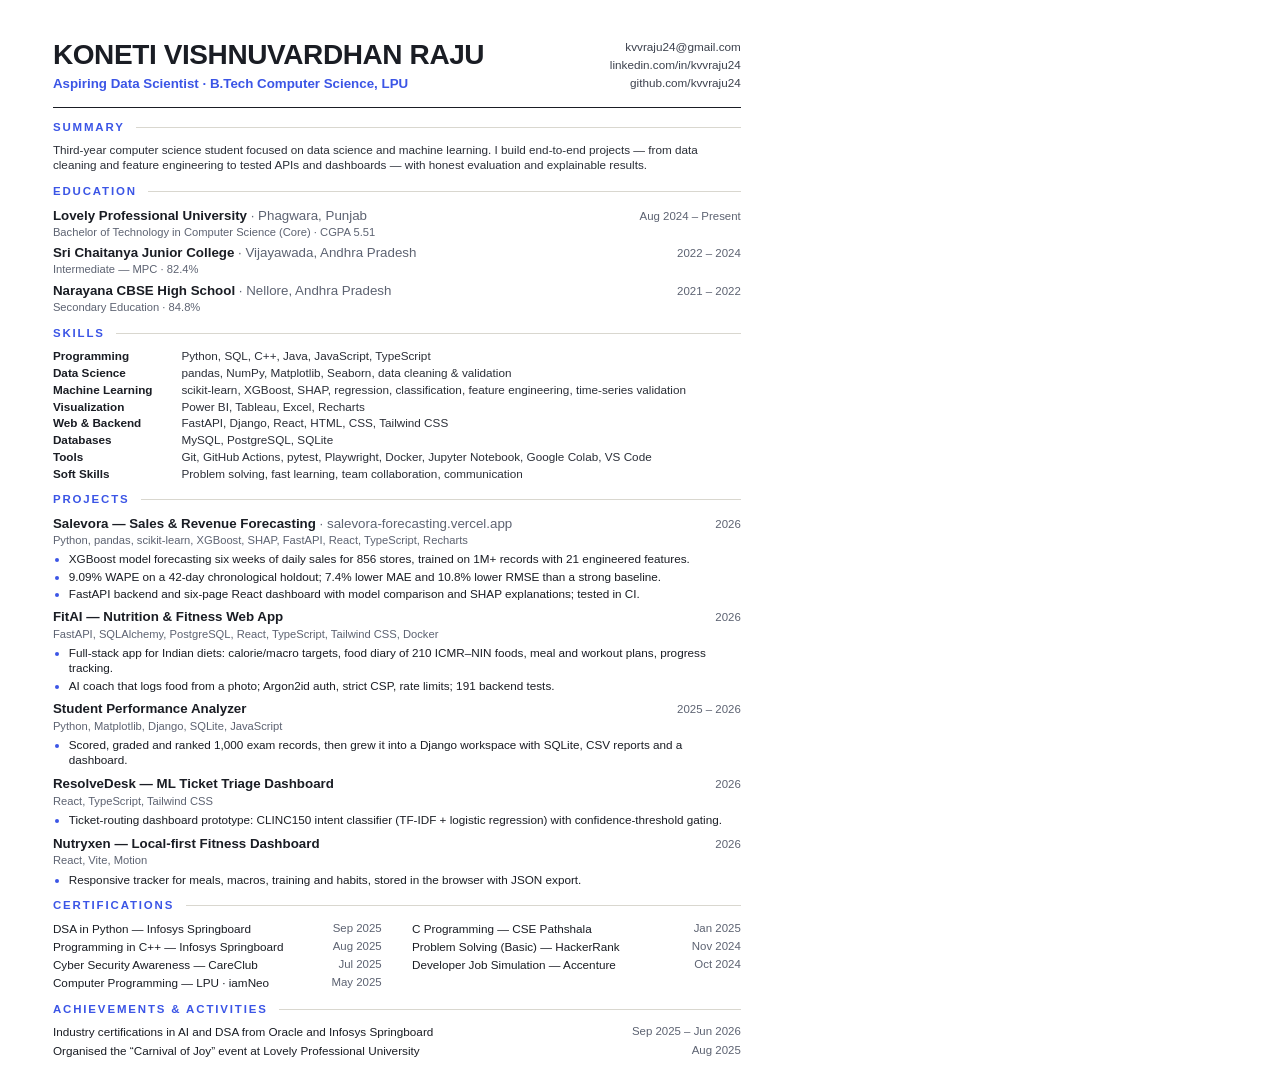
==== cv/cv.html @ e190bb64 "Redesign portfolio theme, add new projects and refresh CV - New light/dark theme (Geist + Instrument" ====
<!doctype html>
<html lang="en">
<head>
<meta charset="UTF-8">
<title>Koneti Vishnuvardhan Raju — CV</title>
<!-- Source for ../vishnu-raju-cv.pdf. Rebuild with: node cv/build-cv.js -->
<style>
  @page { size: A4; margin: 0; }
  * { box-sizing: border-box; }
  html, body { margin: 0; }
  body {
    width: 210mm; padding: 10mm 14mm 6mm;
    font-family: "Helvetica Neue", Helvetica, Arial, sans-serif; font-size: 8.8pt; line-height: 1.3; color: #1a1d24;
    -webkit-print-color-adjust: exact; print-color-adjust: exact;
  }
  a { color: inherit; text-decoration: none; }
  header { display: flex; justify-content: space-between; align-items: flex-end; gap: 12mm; padding-bottom: 4mm; border-bottom: 1.4pt solid #1a1d24; }
  h1 { margin: 0; font-size: 21pt; letter-spacing: -0.3pt; line-height: 1.05; }
  .role { margin-top: 1.5mm; font-size: 10pt; color: #3b55e6; font-weight: 600; }
  .contact { text-align: right; font-size: 8.8pt; line-height: 1.55; color: #3c414d; }
  section { margin-top: 3mm; }
  h2 {
    margin: 0 0 2mm; font-size: 8.6pt; letter-spacing: 1.4pt; text-transform: uppercase; color: #3b55e6;
    display: flex; align-items: center; gap: 3mm;
  }
  h2::after { content: ""; flex: 1; height: 0.6pt; background: #d9d7cf; }
  p { margin: 0; }
  .summary { color: #2b2f38; }
  .skills { display: grid; grid-template-columns: 30mm 1fr; gap: 0.4mm 4mm; margin: 0; }
  .skills dt { font-weight: 600; }
  .skills dd { margin: 0; color: #2b2f38; }
  .item + .item { margin-top: 2mm; }
  .item-head { display: flex; justify-content: space-between; align-items: baseline; gap: 4mm; }
  .item-head h3 { margin: 0; font-size: 10pt; }
  .item-head h3 span { font-weight: 400; color: #5d6372; }
  .date { font-size: 8.6pt; color: #5d6372; white-space: nowrap; }
  .stack { font-size: 8.4pt; color: #5d6372; margin-top: 0.3mm; }
  ul { margin: 1mm 0 0; padding-left: 4.2mm; }
  li { margin-top: 0.5mm; }
  li::marker { color: #3b55e6; }
  .two { display: grid; grid-template-columns: 1fr 1fr; gap: 0 8mm; }
  .certs { display: grid; grid-template-columns: 1fr 1fr; gap: 0.8mm 8mm; }
  .edu { display: grid; grid-template-columns: 1fr; gap: 1.2mm; }
  .edu .item + .item { margin-top: 0; }
  .list-row { display: flex; justify-content: space-between; gap: 4mm; }
  
  .muted { color: #5d6372; }
</style>
</head>
<body>

<header>
  <div>
    <h1>KONETI VISHNUVARDHAN RAJU</h1>
    <div class="role">Aspiring Data Scientist · B.Tech Computer Science, LPU</div>
  </div>
  <div class="contact">
    <div><a href="mailto:kvvraju24@gmail.com">kvvraju24@gmail.com</a></div>
    <div><a href="https://www.linkedin.com/in/kvvraju24">linkedin.com/in/kvvraju24</a></div>
    <div><a href="https://github.com/kvvraju24">github.com/kvvraju24</a></div>
  </div>
</header>

<section>
  <h2>Summary</h2>
  <p class="summary">Third-year computer science student focused on data science and machine learning. I build end-to-end projects — from data cleaning and feature engineering to tested APIs and dashboards — with honest evaluation and explainable results.</p>
</section>

<section class="edu-sec">
  <h2>Education</h2>
  <div class="edu">
  <div class="item">
    <div class="item-head"><h3>Lovely Professional University <span>· Phagwara, Punjab</span></h3><span class="date">Aug 2024 – Present</span></div>
    <div class="stack">Bachelor of Technology in Computer Science (Core) · CGPA 5.51</div>
  </div>
  <div class="item">
    <div class="item-head"><h3>Sri Chaitanya Junior College <span>· Vijayawada, Andhra Pradesh</span></h3><span class="date">2022 – 2024</span></div>
    <div class="stack">Intermediate — MPC · 82.4%</div>
  </div>
  <div class="item">
    <div class="item-head"><h3>Narayana CBSE High School <span>· Nellore, Andhra Pradesh</span></h3><span class="date">2021 – 2022</span></div>
    <div class="stack">Secondary Education · 84.8%</div>
  </div>
  </div>
</section>

<section>
  <h2>Skills</h2>
  <dl class="skills">
    <dt>Programming</dt><dd>Python, SQL, C++, Java, JavaScript, TypeScript</dd>
    <dt>Data Science</dt><dd>pandas, NumPy, Matplotlib, Seaborn, data cleaning &amp; validation</dd>
    <dt>Machine Learning</dt><dd>scikit-learn, XGBoost, SHAP, regression, classification, feature engineering, time-series validation</dd>
    <dt>Visualization</dt><dd>Power BI, Tableau, Excel, Recharts</dd>
    <dt>Web &amp; Backend</dt><dd>FastAPI, Django, React, HTML, CSS, Tailwind CSS</dd>
    <dt>Databases</dt><dd>MySQL, PostgreSQL, SQLite</dd>
    <dt>Tools</dt><dd>Git, GitHub Actions, pytest, Playwright, Docker, Jupyter Notebook, Google Colab, VS Code</dd>
    <dt>Soft Skills</dt><dd>Problem solving, fast learning, team collaboration, communication</dd>
  </dl>
</section>

<section>
  <h2>Projects</h2>

  <div class="item">
    <div class="item-head"><h3>Salevora — Sales &amp; Revenue Forecasting <span>· salevora-forecasting.vercel.app</span></h3><span class="date">2026</span></div>
    <div class="stack">Python, pandas, scikit-learn, XGBoost, SHAP, FastAPI, React, TypeScript, Recharts</div>
    <ul>
      <li>XGBoost model forecasting six weeks of daily sales for 856 stores, trained on 1M+ records with 21 engineered features.</li>
      <li>9.09% WAPE on a 42-day chronological holdout; 7.4% lower MAE and 10.8% lower RMSE than a strong baseline.</li>
      <li>FastAPI backend and six-page React dashboard with model comparison and SHAP explanations; tested in CI.</li>
    </ul>
  </div>

  <div class="item">
    <div class="item-head"><h3>FitAI — Nutrition &amp; Fitness Web App</h3><span class="date">2026</span></div>
    <div class="stack">FastAPI, SQLAlchemy, PostgreSQL, React, TypeScript, Tailwind CSS, Docker</div>
    <ul>
      <li>Full-stack app for Indian diets: calorie/macro targets, food diary of 210 ICMR–NIN foods, meal and workout plans, progress tracking.</li>
      <li>AI coach that logs food from a photo; Argon2id auth, strict CSP, rate limits; 191 backend tests.</li>
    </ul>
  </div>

  <div class="item">
    <div class="item-head"><h3>Student Performance Analyzer</h3><span class="date">2025 – 2026</span></div>
    <div class="stack">Python, Matplotlib, Django, SQLite, JavaScript</div>
    <ul>
      <li>Scored, graded and ranked 1,000 exam records, then grew it into a Django workspace with SQLite, CSV reports and a dashboard.</li>
    </ul>
  </div>

  <div class="item">
    <div class="item-head"><h3>ResolveDesk — ML Ticket Triage Dashboard</h3><span class="date">2026</span></div>
    <div class="stack">React, TypeScript, Tailwind CSS</div>
    <ul>
      <li>Ticket-routing dashboard prototype: CLINC150 intent classifier (TF-IDF + logistic regression) with confidence-threshold gating.</li>
    </ul>
  </div>

  <div class="item">
    <div class="item-head"><h3>Nutryxen — Local-first Fitness Dashboard</h3><span class="date">2026</span></div>
    <div class="stack">React, Vite, Motion</div>
    <ul>
      <li>Responsive tracker for meals, macros, training and habits, stored in the browser with JSON export.</li>
    </ul>
  </div>
</section>

<section>
  <h2>Certifications</h2>
  <div class="certs">
    <div class="list-row"><span>DSA in Python — Infosys Springboard</span><span class="date">Sep 2025</span></div>
    <div class="list-row"><span>C Programming — CSE Pathshala</span><span class="date">Jan 2025</span></div>
    <div class="list-row"><span>Programming in C++ — Infosys Springboard</span><span class="date">Aug 2025</span></div>
    <div class="list-row"><span>Problem Solving (Basic) — HackerRank</span><span class="date">Nov 2024</span></div>
    <div class="list-row"><span>Cyber Security Awareness — CareClub</span><span class="date">Jul 2025</span></div>
    <div class="list-row"><span>Developer Job Simulation — Accenture</span><span class="date">Oct 2024</span></div>
    <div class="list-row"><span>Computer Programming — LPU · iamNeo</span><span class="date">May 2025</span></div>
  </div>
</section>

<section>
  <h2>Achievements &amp; Activities</h2>
  <div class="list-row"><span>Industry certifications in AI and DSA from Oracle and Infosys Springboard</span><span class="date">Sep 2025 – Jun 2026</span></div>
  <div class="list-row" style="margin-top:0.8mm"><span>Organised the “Carnival of Joy” event at Lovely Professional University</span><span class="date">Aug 2025</span></div>
</section>


</body>
</html>
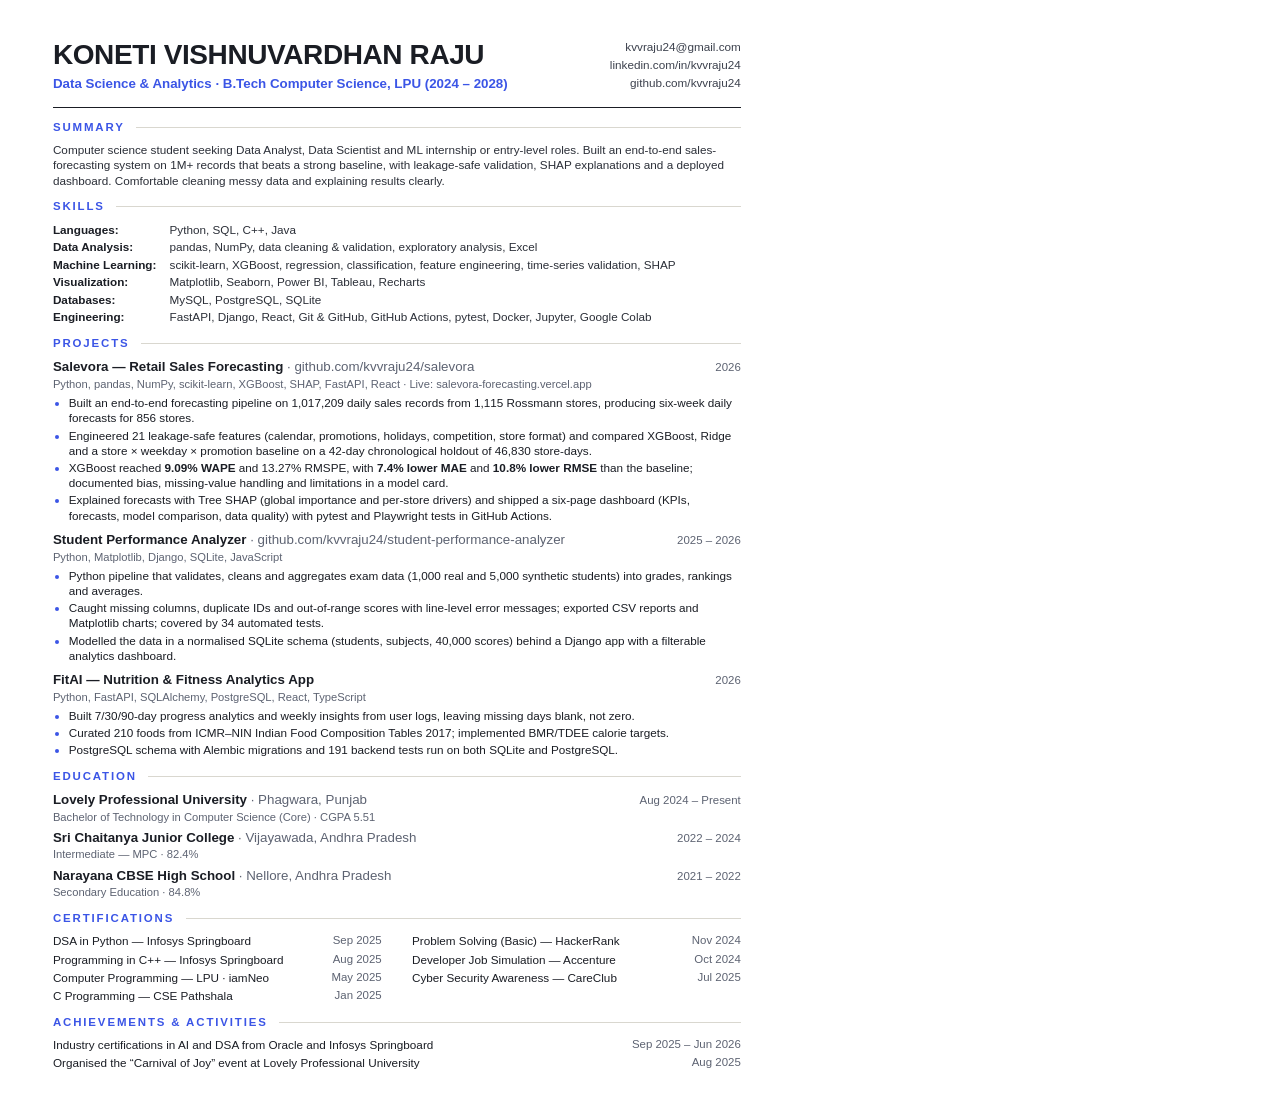
==== commit c6f16f1b: "Retarget CV for data analyst and data scientist roles - Lead with Salevora, Student Performance Anal" ====
--- a/cv/cv.html
+++ b/cv/cv.html
@@ -26,10 +26,9 @@
   h2::after { content: ""; flex: 1; height: 0.6pt; background: #d9d7cf; }
   p { margin: 0; }
   .summary { color: #2b2f38; }
-  .skills { display: grid; grid-template-columns: 30mm 1fr; gap: 0.4mm 4mm; margin: 0; }
-  .skills dt { font-weight: 600; }
-  .skills dd { margin: 0; color: #2b2f38; }
-  .item + .item { margin-top: 2mm; }
+  .skills { display: grid; gap: 0.6mm; color: #2b2f38; }
+  .skills b { color: #1a1d24; display: inline-block; min-width: 30mm; }
+  .item + .item { margin-top: 2.2mm; }
   .item-head { display: flex; justify-content: space-between; align-items: baseline; gap: 4mm; }
   .item-head h3 { margin: 0; font-size: 10pt; }
   .item-head h3 span { font-weight: 400; color: #5d6372; }
@@ -52,7 +51,7 @@
 <header>
   <div>
     <h1>KONETI VISHNUVARDHAN RAJU</h1>
-    <div class="role">Aspiring Data Scientist · B.Tech Computer Science, LPU</div>
+    <div class="role">Data Science &amp; Analytics · B.Tech Computer Science, LPU (2024 – 2028)</div>
   </div>
   <div class="contact">
     <div><a href="mailto:kvvraju24@gmail.com">kvvraju24@gmail.com</a></div>
@@ -63,85 +62,71 @@
 
 <section>
   <h2>Summary</h2>
-  <p class="summary">Third-year computer science student focused on data science and machine learning. I build end-to-end projects — from data cleaning and feature engineering to tested APIs and dashboards — with honest evaluation and explainable results.</p>
-</section>
-
-<section class="edu-sec">
-  <h2>Education</h2>
-  <div class="edu">
-  <div class="item">
-    <div class="item-head"><h3>Lovely Professional University <span>· Phagwara, Punjab</span></h3><span class="date">Aug 2024 – Present</span></div>
-    <div class="stack">Bachelor of Technology in Computer Science (Core) · CGPA 5.51</div>
-  </div>
-  <div class="item">
-    <div class="item-head"><h3>Sri Chaitanya Junior College <span>· Vijayawada, Andhra Pradesh</span></h3><span class="date">2022 – 2024</span></div>
-    <div class="stack">Intermediate — MPC · 82.4%</div>
-  </div>
-  <div class="item">
-    <div class="item-head"><h3>Narayana CBSE High School <span>· Nellore, Andhra Pradesh</span></h3><span class="date">2021 – 2022</span></div>
-    <div class="stack">Secondary Education · 84.8%</div>
-  </div>
-  </div>
+  <p class="summary">Computer science student seeking Data Analyst, Data Scientist and ML internship or entry-level roles. Built an end-to-end sales-forecasting system on 1M+ records that beats a strong baseline, with leakage-safe validation, SHAP explanations and a deployed dashboard. Comfortable cleaning messy data and explaining results clearly.</p>
 </section>
 
 <section>
   <h2>Skills</h2>
-  <dl class="skills">
-    <dt>Programming</dt><dd>Python, SQL, C++, Java, JavaScript, TypeScript</dd>
-    <dt>Data Science</dt><dd>pandas, NumPy, Matplotlib, Seaborn, data cleaning &amp; validation</dd>
-    <dt>Machine Learning</dt><dd>scikit-learn, XGBoost, SHAP, regression, classification, feature engineering, time-series validation</dd>
-    <dt>Visualization</dt><dd>Power BI, Tableau, Excel, Recharts</dd>
-    <dt>Web &amp; Backend</dt><dd>FastAPI, Django, React, HTML, CSS, Tailwind CSS</dd>
-    <dt>Databases</dt><dd>MySQL, PostgreSQL, SQLite</dd>
-    <dt>Tools</dt><dd>Git, GitHub Actions, pytest, Playwright, Docker, Jupyter Notebook, Google Colab, VS Code</dd>
-    <dt>Soft Skills</dt><dd>Problem solving, fast learning, team collaboration, communication</dd>
-  </dl>
+  <div class="skills">
+    <p><b>Languages:</b> Python, SQL, C++, Java</p>
+    <p><b>Data Analysis:</b> pandas, NumPy, data cleaning &amp; validation, exploratory analysis, Excel</p>
+    <p><b>Machine Learning:</b> scikit-learn, XGBoost, regression, classification, feature engineering, time-series validation, SHAP</p>
+    <p><b>Visualization:</b> Matplotlib, Seaborn, Power BI, Tableau, Recharts</p>
+    <p><b>Databases:</b> MySQL, PostgreSQL, SQLite</p>
+    <p><b>Engineering:</b> FastAPI, Django, React, Git &amp; GitHub, GitHub Actions, pytest, Docker, Jupyter, Google Colab</p>
+  </div>
 </section>
 
 <section>
   <h2>Projects</h2>
 
   <div class="item">
-    <div class="item-head"><h3>Salevora — Sales &amp; Revenue Forecasting <span>· salevora-forecasting.vercel.app</span></h3><span class="date">2026</span></div>
-    <div class="stack">Python, pandas, scikit-learn, XGBoost, SHAP, FastAPI, React, TypeScript, Recharts</div>
+    <div class="item-head"><h3>Salevora — Retail Sales Forecasting <span>· github.com/kvvraju24/salevora</span></h3><span class="date">2026</span></div>
+    <div class="stack">Python, pandas, NumPy, scikit-learn, XGBoost, SHAP, FastAPI, React · Live: salevora-forecasting.vercel.app</div>
     <ul>
-      <li>XGBoost model forecasting six weeks of daily sales for 856 stores, trained on 1M+ records with 21 engineered features.</li>
-      <li>9.09% WAPE on a 42-day chronological holdout; 7.4% lower MAE and 10.8% lower RMSE than a strong baseline.</li>
-      <li>FastAPI backend and six-page React dashboard with model comparison and SHAP explanations; tested in CI.</li>
+      <li>Built an end-to-end forecasting pipeline on 1,017,209 daily sales records from 1,115 Rossmann stores, producing six-week daily forecasts for 856 stores.</li>
+      <li>Engineered 21 leakage-safe features (calendar, promotions, holidays, competition, store format) and compared XGBoost, Ridge and a store × weekday × promotion baseline on a 42-day chronological holdout of 46,830 store-days.</li>
+      <li>XGBoost reached <b>9.09% WAPE</b> and 13.27% RMSPE, with <b>7.4% lower MAE</b> and <b>10.8% lower RMSE</b> than the baseline; documented bias, missing-value handling and limitations in a model card.</li>
+      <li>Explained forecasts with Tree SHAP (global importance and per-store drivers) and shipped a six-page dashboard (KPIs, forecasts, model comparison, data quality) with pytest and Playwright tests in GitHub Actions.</li>
     </ul>
   </div>
 
   <div class="item">
-    <div class="item-head"><h3>FitAI — Nutrition &amp; Fitness Web App</h3><span class="date">2026</span></div>
-    <div class="stack">FastAPI, SQLAlchemy, PostgreSQL, React, TypeScript, Tailwind CSS, Docker</div>
+    <div class="item-head"><h3>Student Performance Analyzer <span>· github.com/kvvraju24/student-performance-analyzer</span></h3><span class="date">2025 – 2026</span></div>
+    <div class="stack">Python, Matplotlib, Django, SQLite, JavaScript</div>
     <ul>
-      <li>Full-stack app for Indian diets: calorie/macro targets, food diary of 210 ICMR–NIN foods, meal and workout plans, progress tracking.</li>
-      <li>AI coach that logs food from a photo; Argon2id auth, strict CSP, rate limits; 191 backend tests.</li>
+      <li>Python pipeline that validates, cleans and aggregates exam data (1,000 real and 5,000 synthetic students) into grades, rankings and averages.</li>
+      <li>Caught missing columns, duplicate IDs and out-of-range scores with line-level error messages; exported CSV reports and Matplotlib charts; covered by 34 automated tests.</li>
+      <li>Modelled the data in a normalised SQLite schema (students, subjects, 40,000 scores) behind a Django app with a filterable analytics dashboard.</li>
     </ul>
   </div>
 
   <div class="item">
-    <div class="item-head"><h3>Student Performance Analyzer</h3><span class="date">2025 – 2026</span></div>
-    <div class="stack">Python, Matplotlib, Django, SQLite, JavaScript</div>
+    <div class="item-head"><h3>FitAI — Nutrition &amp; Fitness Analytics App</h3><span class="date">2026</span></div>
+    <div class="stack">Python, FastAPI, SQLAlchemy, PostgreSQL, React, TypeScript</div>
     <ul>
-      <li>Scored, graded and ranked 1,000 exam records, then grew it into a Django workspace with SQLite, CSV reports and a dashboard.</li>
+      <li>Built 7/30/90-day progress analytics and weekly insights from user logs, leaving missing days blank, not zero.</li>
+      <li>Curated 210 foods from ICMR–NIN Indian Food Composition Tables 2017; implemented BMR/TDEE calorie targets.</li>
+      <li>PostgreSQL schema with Alembic migrations and 191 backend tests run on both SQLite and PostgreSQL.</li>
     </ul>
   </div>
+</section>
 
-  <div class="item">
-    <div class="item-head"><h3>ResolveDesk — ML Ticket Triage Dashboard</h3><span class="date">2026</span></div>
-    <div class="stack">React, TypeScript, Tailwind CSS</div>
-    <ul>
-      <li>Ticket-routing dashboard prototype: CLINC150 intent classifier (TF-IDF + logistic regression) with confidence-threshold gating.</li>
-    </ul>
-  </div>
-
-  <div class="item">
-    <div class="item-head"><h3>Nutryxen — Local-first Fitness Dashboard</h3><span class="date">2026</span></div>
-    <div class="stack">React, Vite, Motion</div>
-    <ul>
-      <li>Responsive tracker for meals, macros, training and habits, stored in the browser with JSON export.</li>
-    </ul>
+<section>
+  <h2>Education</h2>
+  <div class="edu">
+    <div class="item">
+      <div class="item-head"><h3>Lovely Professional University <span>· Phagwara, Punjab</span></h3><span class="date">Aug 2024 – Present</span></div>
+      <div class="stack">Bachelor of Technology in Computer Science (Core) · CGPA 5.51</div>
+    </div>
+    <div class="item">
+      <div class="item-head"><h3>Sri Chaitanya Junior College <span>· Vijayawada, Andhra Pradesh</span></h3><span class="date">2022 – 2024</span></div>
+      <div class="stack">Intermediate — MPC · 82.4%</div>
+    </div>
+    <div class="item">
+      <div class="item-head"><h3>Narayana CBSE High School <span>· Nellore, Andhra Pradesh</span></h3><span class="date">2021 – 2022</span></div>
+      <div class="stack">Secondary Education · 84.8%</div>
+    </div>
   </div>
 </section>
 
@@ -149,12 +134,12 @@
   <h2>Certifications</h2>
   <div class="certs">
     <div class="list-row"><span>DSA in Python — Infosys Springboard</span><span class="date">Sep 2025</span></div>
-    <div class="list-row"><span>C Programming — CSE Pathshala</span><span class="date">Jan 2025</span></div>
+    <div class="list-row"><span>Problem Solving (Basic) — HackerRank</span><span class="date">Nov 2024</span></div>
     <div class="list-row"><span>Programming in C++ — Infosys Springboard</span><span class="date">Aug 2025</span></div>
-    <div class="list-row"><span>Problem Solving (Basic) — HackerRank</span><span class="date">Nov 2024</span></div>
-    <div class="list-row"><span>Cyber Security Awareness — CareClub</span><span class="date">Jul 2025</span></div>
     <div class="list-row"><span>Developer Job Simulation — Accenture</span><span class="date">Oct 2024</span></div>
     <div class="list-row"><span>Computer Programming — LPU · iamNeo</span><span class="date">May 2025</span></div>
+    <div class="list-row"><span>Cyber Security Awareness — CareClub</span><span class="date">Jul 2025</span></div>
+    <div class="list-row"><span>C Programming — CSE Pathshala</span><span class="date">Jan 2025</span></div>
   </div>
 </section>
 
@@ -164,6 +149,5 @@
   <div class="list-row" style="margin-top:0.8mm"><span>Organised the “Carnival of Joy” event at Lovely Professional University</span><span class="date">Aug 2025</span></div>
 </section>
 
-
 </body>
 </html>
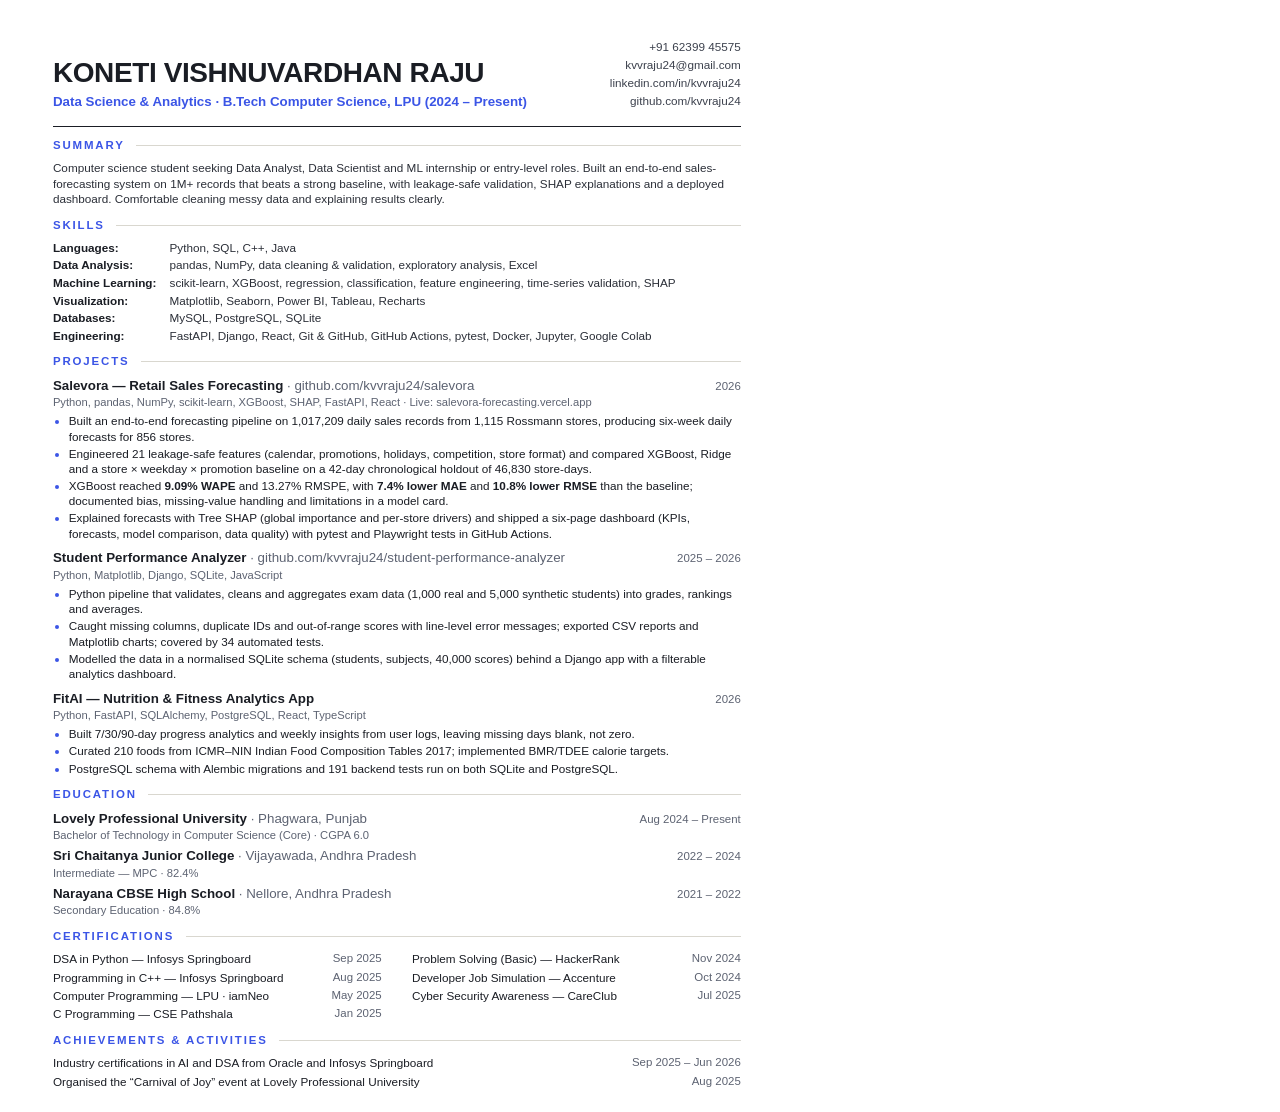
==== commit c1f06066: "CV: add phone, update CGPA to 6.0, show degree as 2024 – Present Co-Authored-By: Claude Opus 5.5 <no" ====
--- a/cv/cv.html
+++ b/cv/cv.html
@@ -51,9 +51,10 @@
 <header>
   <div>
     <h1>KONETI VISHNUVARDHAN RAJU</h1>
-    <div class="role">Data Science &amp; Analytics · B.Tech Computer Science, LPU (2024 – 2028)</div>
+    <div class="role">Data Science &amp; Analytics · B.Tech Computer Science, LPU (2024 – Present)</div>
   </div>
   <div class="contact">
+    <div><a href="tel:+916239945575">+91 62399 45575</a></div>
     <div><a href="mailto:kvvraju24@gmail.com">kvvraju24@gmail.com</a></div>
     <div><a href="https://www.linkedin.com/in/kvvraju24">linkedin.com/in/kvvraju24</a></div>
     <div><a href="https://github.com/kvvraju24">github.com/kvvraju24</a></div>
@@ -117,7 +118,7 @@
   <div class="edu">
     <div class="item">
       <div class="item-head"><h3>Lovely Professional University <span>· Phagwara, Punjab</span></h3><span class="date">Aug 2024 – Present</span></div>
-      <div class="stack">Bachelor of Technology in Computer Science (Core) · CGPA 5.51</div>
+      <div class="stack">Bachelor of Technology in Computer Science (Core) · CGPA 6.0</div>
     </div>
     <div class="item">
       <div class="item-head"><h3>Sri Chaitanya Junior College <span>· Vijayawada, Andhra Pradesh</span></h3><span class="date">2022 – 2024</span></div>
